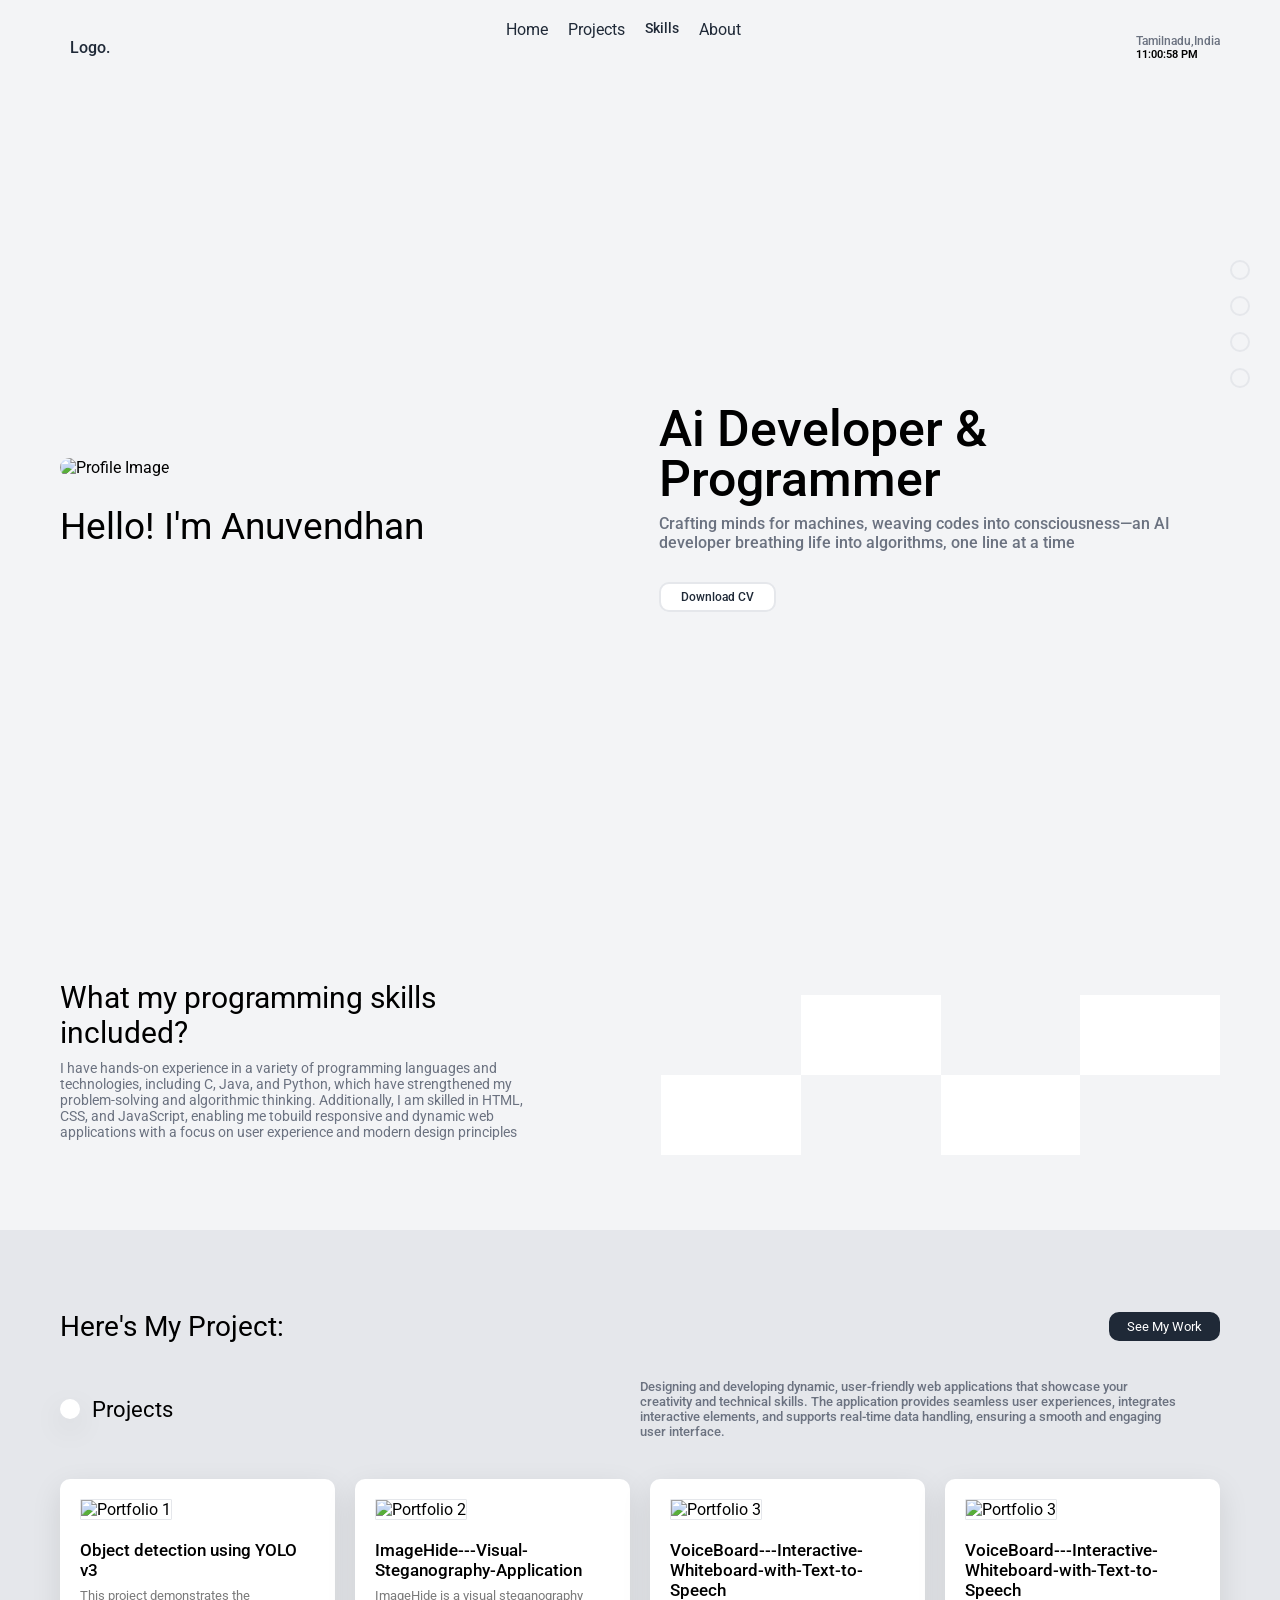
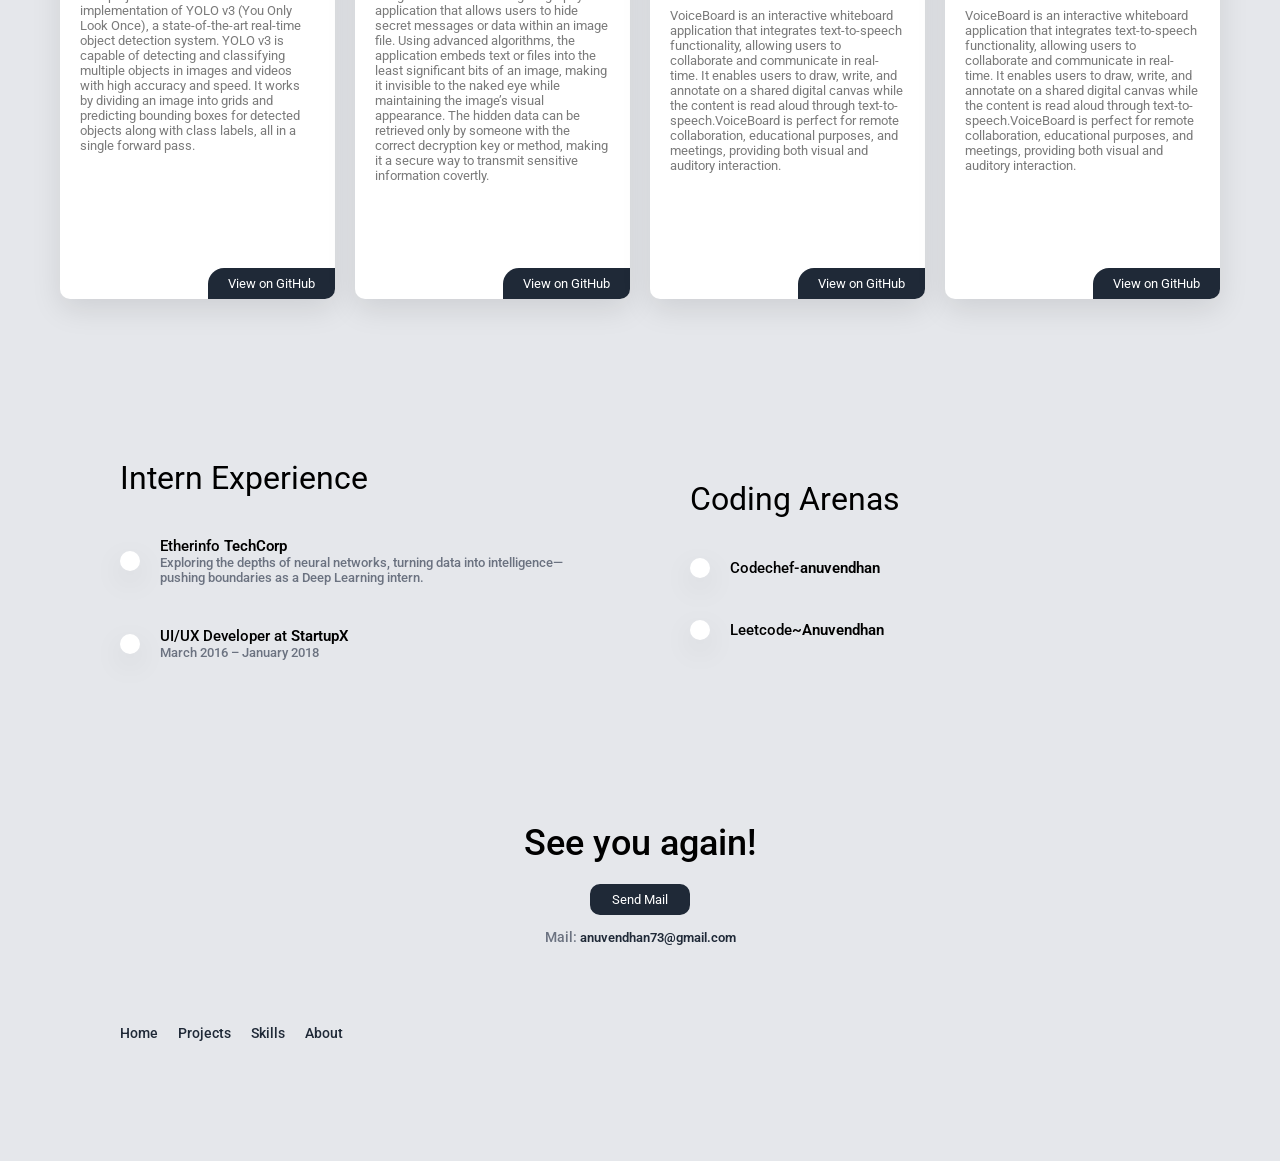
==== portfolio 2/index.html @ 0d75233a "Add files via upload" ====
<!DOCTYPE html>
<html lang="en">

<head>
    <meta charset="UTF-8">
    <meta name="viewport" content="width=device-width, initial-scale=1.0">
    <link rel="stylesheet" href="https://cdnjs.cloudflare.com/ajax/libs/remixicon/4.2.0/remixicon.min.css">
    <link rel="stylesheet" href="https://cdn.jsdelivr.net/gh/devicons/devicon@latest/devicon.min.css">
    <link rel="stylesheet" href="style.css">
    <title>Personal Portfolio #09 | AsmrProg</title>
</head>
<body>

    <nav class="navbar">

        <a href="#" class="navbar__logo"><i class="ri-code-s-slash-line"></i> Logo.</a>

        <div class="navbar__menu">
            <a href="#hero">Home</a>
            <a href="#showcase">Projects</a>
            <a href="#skills" class="navbar__link">Skills</a>
            <a href="#about" class="showcase__header">About</a>
        </div>
        <div class="navbar__actions">
            <div class="navbar__location">
                <h5>Tamilnadu,India</h5>
                <p id="time"></p>
        <script>
            function updateTime() {
                const now = new Date();
                const options = { hour: '2-digit', minute: '2-digit', second: '2-digit', hour12: true };
                const timeString = now.toLocaleTimeString('en-US', options);
                document.getElementById('time').textContent = timeString;
            }
        
            // Update time immediately and every second
            updateTime();
            setInterval(updateTime, 1000);
        </script>
        

    </nav>

    <section class="hero">

        <div class="hero__content">
            <img src="D:\Oreeyyy\IMG_20241130_151526_802.webp" alt="Profile Image" class="hero__image">
            <h2>Hello! I'm Anuvendhan</h2>
        </div>

        <div class="hero__intro">
            <h3>Ai Developer & Programmer</h3>
            <p>Crafting minds for machines, weaving codes into consciousness—an AI developer breathing life into algorithms, one line at a time</p>
            <div class="hero__actions">
                <a href="https://github.com/Anuvendhan34/Object-Detection-YOLO-v3" target="_blank">
                <button class="btn btn--secondary">Download CV</button></a>
            </div>
        </div>

        <div class="hero__socials">
            <a href="https://www.instagram.com" target="_blank"><i class="ri-instagram-line"></i></a>
            <a href="https://github.com/Anuvendhan34" target="_blank"><i class="ri-github-line"></i></a>
            <a href="https://x.com/AnuVendhan" target="_blank"><i class="ri-twitter-line"></i></a>
            <a href="https://www.linkedin.com/in/anu-vendhan-a00466265/" target="_blank"><i class="ri-linkedin-box-line"></i></a>
        </div>        

    </section>

    <section class="skills">

        <div class="skills__desc">
            <h3>What my programming skills included?</h3>
            <p>I have hands-on experience in a variety of programming languages and technologies, including C, Java, and Python,
                 which have strengthened my problem-solving and algorithmic thinking. Additionally, I am skilled in HTML, CSS, and 
                 JavaScript, enabling me tobuild responsive and dynamic web applications with a focus on user experience and modern design principles</p>
        </div>

        <div class="skills__stats">
            <i class="devicon-c-plain"></i>
            <div class="skill__info">
                <i class="devicon-cplusplus-plain"></i>
            </div>
            <i class="devicon-python-plain"></i>
            <div class="skill__info">
                <i class="devicon-java-plain"></i>
            </div>
            <div class="skill__info">
                <i class="devicon-html5-plain"></i>
            </div>
            <i class="devicon-css3-plain"></i>
            <div class="skill__info">
                <i class="devicon-javascript-plain"></i>
            </div>
            <i class="devicon-php-plain"></i>
        </div>

    </section>

    <section class="showcase">

        <div class="showcase__header">
            <h3>Here's My Project:</h3>
            <button class="btn">See My Work</button>
        </div>

        <div class="showcase_categories">
            <section class="category">
                <div class="category__header">
                    <div class="category__title">
                        <i class="ri-macbook-line"></i>
                        <h4>Projects</h4>
                    </div>
                    <div class="category__desc">
                        <p>Designing and developing dynamic, user-friendly web applications that showcase your creativity and technical skills. 
                        The application provides seamless user experiences, integrates interactive elements, and supports real-time data handling, 
                        ensuring a smooth and engaging user interface.</p>
                        <a href="#"><i class="ri-share-circle-line"></i></a>
                    </div>
                </div>

                <div class="category__projects">
                    <div class="project-card">
                        <img src="C:\Users\Lenovo\Downloads\object detection.jpg" alt="Portfolio 1" class="project-card__image">
                        <div class="project-card__info">
                            <h5>Object detection using YOLO v3</h5>
                            <!-- Wrap the button inside the anchor tag properly -->
                            <a href="https://github.com/Anuvendhan34/Object-Detection-YOLO-v3" target="_blank">
                                <button class="btn">View on GitHub</button>
                            </a>
                        </div>
                        <p class="project-card__desc">
                            This project demonstrates the implementation of YOLO v3 (You Only Look Once), a state-of-the-art real-time object detection system. YOLO v3 is capable 
                            of detecting and classifying multiple objects in images and videos with high accuracy and speed. It works by dividing an image into grids and 
                            predicting bounding boxes for detected objects along with class labels, all in a single forward pass.
                        </p>

                    </div>
                    <div class="project-card">
                        <img src="C:\Users\Lenovo\Downloads\Encryption.jpg" alt="Portfolio 2" class="project-card__image">
                        <div class="project-card__info">
                            <h5>ImageHide---Visual-Steganography-Application</h5>
                            <a href="https://github.com/Anuvendhan34/ImageHide---Visual-Steganography-Application" target="_blank">
                                <button class="btn">View on GitHub</button>
                            </a>
                        </div>
                        <p class="project-card__desc">ImageHide is a visual steganography application that allows users to hide secret messages or data within an image file.
                             Using advanced algorithms, the application embeds text or files into the least significant bits of an image, making it invisible to the naked eye 
                             while maintaining the image’s visual appearance. The hidden data can be retrieved only by someone with the correct decryption key or method, making 
                             it a secure way to transmit sensitive information covertly.</p>
                    </div>
                    <div class="project-card">
                        <img src="C:\Users\Lenovo\Downloads\tldraw.png" alt="Portfolio 3" class="project-card__image">
                        <div class="project-card__info">
                        <h5>VoiceBoard---Interactive-Whiteboard-with-Text-to-Speech</h5>
                        <a href="https://github.com/Anuvendhan34/VoiceBoard---Interactive-Whiteboard-with-Text-to-Speech" target="_blank">
                            <button class="btn">View on GitHub</button>
                        </a>
                        </div>
                        <p class="project-card__desc">VoiceBoard is an interactive whiteboard application that integrates text-to-speech functionality, allowing users to collaborate and communicate in real-time.
                             It enables users to draw, write, and annotate on a shared digital canvas while the content is read aloud through text-to-speech.VoiceBoard is perfect for remote collaboration,
                              educational purposes, and meetings, providing both visual and auditory interaction.</p>
                    </div>
                    <div class="project-card">
                        <img src="C:\Users\Lenovo\Downloads\tldraw.png" alt="Portfolio 3" class="project-card__image">
                        <div class="project-card__info">
                        <h5>VoiceBoard---Interactive-Whiteboard-with-Text-to-Speech</h5>
                        <a href="https://github.com/Anuvendhan34/VoiceBoard---Interactive-Whiteboard-with-Text-to-Speech" target="_blank">
                            <button class="btn">View on GitHub</button>
                        </a>
                        </div>
                        <p class="project-card__desc">VoiceBoard is an interactive whiteboard application that integrates text-to-speech functionality, allowing users to collaborate and communicate in real-time.
                             It enables users to draw, write, and annotate on a shared digital canvas while the content is read aloud through text-to-speech.VoiceBoard is perfect for remote collaboration,
                              educational purposes, and meetings, providing both visual and auditory interaction.</p>
                    </div>
                </div>

            </section>

    <section class="career">
        <div class="career__jobs">
            <h3>Intern Experience</h3>
            <div class="job">
                <i class="ri-robot-line"></i>
                <div class="job__info">
                    <h5>Etherinfo <span>TechCorp</span></h5>
                    <p>Exploring the depths of neural networks, turning data into intelligence—pushing boundaries as a Deep Learning intern.</p>
                </div>
            </div>
            <div class="job">
                <i class="ri-paint-brush-line"></i>
                <div class="job__info">
                    <h5>UI/UX Developer at <span>StartupX</span></h5>
                    <p>March 2016 – January 2018</p>
                </div>
            </div>
        </div>

        <div class="career__awards">
            <h3>Coding Arenas</h3>
            <div class="award">
                <div>
                    <i class="ri-code-fill"></i>
                    <div class="award__info">
                        <h5>Codechef<span>-anuvendhan</span></h5>
                    </div>
                </div>
                <a href="https://www.codechef.com/users/anuvendhan"><i class="ri-external-link-line"></i></a>
            </div>
            <div class="award">
                <div>
                    <i class="ri-code-line"></i>
                    <div class="award__info">
                        <h5>Leetcode<span>~Anuvendhan</span></h5>
                    </div>
                </div>
                <a href="https://leetcode.com/u/pzfa3ZWE0n/"><i class="ri-external-link-line"></i></a>
            </div>
        </div>

    </section>

    <section class="contact">
        <h2>See you again!</h2>
        <button class="btn">Send Mail</button>
        <p>Mail: <span>anuvendhan73@gmail.com</span></p>
    </section>

    <footer class="footer">
        <div class="footer__links">
            <a href="#hero">Home</a>
            <a href="#showcase">Projects</a>
            <a href="#skills">Skills</a>
            <a href="#about">About</a>
        </div>
    </footer>

</body>

</html>
---- portfolio 2/style.css ----
@import url('https://fonts.googleapis.com/css2?family=Roboto:ital,wght@0,100;0,300;0,400;0,500;0,700;0,900;1,100;1,300;1,400;1,500;1,700;1,900&display=swap');

*{
    margin: 0;
    padding: 0;
    box-sizing: border-box;
    font-family: "Roboto", sans-serif;
}

a{
    text-decoration: none;
    color: #1f2937;
}

img{
    object-fit: cover;
}

body{
    background: #f3f4f6;
}

.btn{
    border: 2px solid #1f2937;
    background: #1f2937;
    color: #fff;
    cursor: pointer;
    border-radius: 10px;
    transition: all 0.5s ease;
}

.btn:hover{
    color: #1f2937;
    background: #fff;
    border-color: #e5e7eb;
}

.btn--secondary{
    color: #1f2937;
    background: #fff;
    border: 2px solid #e5e7eb;
}

.btn--secondary:hover,
.hero__socials a:hover{
    border-color: #1f2937;
    background: #1f2937;
    color: #fff;
}

.navbar{
    display: flex;
    align-items: center;
    justify-content: space-between;
    padding: 20px 60px;
}

.navbar__logo{
    display: flex;
    align-items: center;
    font-weight: 500;
    gap: 10px;
}

.navbar__logo i{
    font-size: 30px;
}

.navbar__menu,
.footer__links{
    display: flex;
    gap: 20px;
}

.navbar__link,
.footer__links a{
    font-size: 14px;
    font-weight: 500;
    transition: all 0.5s ease;
}

.navbar__link:hover,
.footer__links a:hover{
    color: #000;
}

.navbar__actions{
    display: flex;
    align-items: center;
    gap: 20px;
}

.navbar__location h5{
    font-weight: 500;
    color: #6b7280;
    font-size: 12px;
}

.navbar__location p{
    font-size: 11px;
    font-weight: 600;
}

.navbar__actions .btn{
    padding: 6px 10px;
    font-size: 12px;
    font-weight: 500;
}

.hero{
    position: relative;
    display: flex;
    align-items: center;
    justify-content: space-between;
    padding: 100px 60px;
    gap: 60px;
    height: calc(100vh - 75px);
}

.hero__content,
.hero__intro{
    width: 100%;
}

.hero__image{
    width: 665px;
    height: 460px;
    border-radius: 10px;
}

.hero__content h2{
    font-size: 37px;
    line-height: 60px;
    font-weight: 400;
    margin-top: 20px;
    width: 70%;
}

.hero__intro{
    padding-right: 40px;
}

.hero__intro h3{
    font-weight: 500;
    font-size: 50px;
    line-height: 50px;
    margin-bottom: 10px;
}

.hero__intro p{
    color: #6b7280;
    font-weight: 500;
    margin-bottom: 30px;
}

.hero__actions,
.skills__actions{
    display: flex;
    gap: 10px;
}

.hero__actions .btn,
.skills__actions .btn{
    padding: 6px 20px;
    font-size: 12px;
    font-weight: 500;
}

.hero__socials{
    position: absolute;
    display: flex;
    flex-direction: column;
    gap: 16px;
    right: 30px;
    top: 20%;
}

.hero__socials a{
    display: flex;
    align-items: center;
    justify-content: center;
    font-size: 40px;
    border: 2px solid #e5e7eb;
    padding: 8px;
    border-radius: 50%;
    transition: all 0.5s ease;
}
.hero__actions,
.skills__actions{
    display: flex;
    gap: 10px;
}

.skills{
    padding: 60px;
    display: flex;
    align-items: center;
    gap: 40px;
}

.skills__desc,
.skills__stats{
    width: 50%;
}

.skills__desc{
    padding-right: 80px;
}

.skills__desc h3{
    font-size: 30px;
    font-weight: 400;
    margin-bottom: 10px;
}

.skills__desc p{
    color: #6b7280;
    font-size: 14px;
    margin-bottom: 30px;
}

.skills__stats{
    display: grid;
    grid-template-columns: 1fr 1fr 1fr 1fr;
}

.skills__stats i{
    font-size: 60px;
    display: flex;
    align-items: center;
    justify-content: center;
    padding: 20px 0;
}

.skill__info{
    background: #ffffff;
    display: flex;
    flex-direction: column;
    align-items: center;
    justify-content: center;
    padding: 20px;
}

.skill__info h5{
    text-align: center;
    font-size: 24px;
    font-weight: 600;
    margin-bottom: 10px;
}

.skill__info p{
    width: 50%;
    text-align: center;
    font-size: 14px;
    color: #7a7a7a;
    font-weight: 500;
}

.showcase{
    padding: 80px 60px 100px;
    background: #e5e7eb;
}

.showcase__header{
    display: flex;
    align-items: center;
    justify-content: space-between;
    margin-bottom: 36px;
}

.showcase__header h3{
    font-size: 28px;
    font-weight: 400;
}

.showcase__header .btn{
    font-size: 13px;
    padding: 5px 16px;
    color: #fff;
    background: #1f2937;
    border-color: #1f2937;
}

.showcase_categories .category:first-child{
    margin-bottom: 100px;
}

.category__header{
    display: flex;
    align-items: center;
}

.category__title,
.category__desc{
    width: 50%;
    display: flex;
    align-items: center;
}

.category__title{
    gap: 12px;
}

.category__title h4{
    font-size: 22px;
    font-weight: 400;
}

.category__title i{
    background: #fff;
    display: flex;
    align-items: center;
    justify-content: center;
    padding: 10px;
    border-radius: 50%;
    box-shadow: 0 10px 30px rgba(0, 0, 0, 0.1);
}

.category__desc{
    gap: 40px;
    justify-content: space-between;
}

.category__desc p{
    font-size: 13px;
    color: #6b7280;
    font-weight: 500;
}

.category__desc a{
    font-size: 22px;
}

.category__projects{
    margin-top: 40px;
    display: flex;
    gap: 20px;
}

.project-card{
    position: relative;
    width: 25%;
    height: 420px;
    padding: 20px;
    background: #fff;
    border-radius: 10px;
    box-shadow: 0 10px 30px rgba(0, 0, 0, 0.1);
}

.project-card__image{
    width: 100%;
    height: 150px;
    border-radius: 1px;
    object-position: top center;
    border: 1px solid #e5e7eb;
    margin-bottom: 20px;
}

.project-card__info{
    display: flex;
    align-items: center;
    justify-content: space-between;
    gap: 6px;
    margin-bottom: 8px;
}

.project-card__info h5{
    font-size: 17px;
    font-weight: 500;
}

.project-card__info p{
    font-size: 12px;
    color: #6b7280;
    font-weight: 500;
}

.project-card__desc{
    font-size: 13px;
    color: #7a7a7a;
    margin-bottom: 30px;
}

.project-card .btn{
    position: absolute;
    bottom: 0;
    right: 0;
    padding: 8px 20px;
    border-radius: 16px 0 10px 0;
    border: none;
    color: #fff;
    background: #1f2937;
}

.project-card .btn:hover{
    background: #000;
}

.career{
    padding: 60px 60px 80px;
    display: flex;
    align-items: center;
    gap: 100px;
}

.career__jobs,
.career__awards{
    width: 50%;
    display: flex;
    flex-direction: column;
    gap: 20px;
}

.career h3{
    font-size: 32px;
    font-weight: 400;
    margin-bottom: 20px;
}

.job,
.award{
    display: flex;
    align-items: center;
    gap: 20px;
    padding-bottom: 20px;
    border-bottom: 2px solid #e5e7eb;
}

.job i,
.award div i{
    font-size: 20px;
    padding: 10px;
    background: #fff;
    border-radius: 10px;
    font-weight: bold;
    box-shadow: 0 10px 30px rgba(0, 0, 0, 0.1);
}

.award{
    justify-content: space-between;
}

.award > div{
    display: flex;
    align-items: center;
    gap: 20px;
}

.job__info h5,
.award__info h5{
    font-size: 15px;
    font-weight: 500;
}

.job__info h5 span,
.award__info h5 span{
    font-weight: 600;
}

.job__info p,
.award__info p{
    font-size: 13px;
    color: #6b7280;
    font-weight: 500;
}

.award a i{
    font-size: 24px;
}

.contact{
    text-align: center;
    padding: 60px;
}

.contact h5{
    font-size: 16px;
    font-weight: 500;
    margin-bottom: 12px;
}

.contact h2{
    font-size: 36px;
    font-weight: 500;
    margin-bottom: 20px;
}

.contact .btn{
    padding: 6px 20px;
    border: 2px solid #1f2937;
    color: #fff;
    background: #1f2937;
    margin-bottom: 14px;
}

.contact p{
    color: #6b7280;
    font-size: 14px;
    font-weight: 500;
}

.contact p span{
    color: #1f2937;
    font-weight: 600;
    font-size: 13px;
}

.footer{
    padding: 20px 60px;
    display: flex;
    align-items: center;
    justify-content: space-between;
}

.footer__brand{
    display: flex;
    align-items: flex-end;
    gap: 30px;
}

.footer__brand a{
    font-weight: bold;
    font-size: 18px;
}

.footer__brand p{
    font-size: 13px;
    color: #6b7280;
    font-weight: 500;
}

@media screen and (max-width: 1230px) {
    
    .hero__image{
        width: 100%;
    }

    .hero__content h2{
        font-size: 38px;
        text-align: center;
    }

    .hero__intro h3{
        font-size: 30px;
    }

    .hero__intro p{
        font-size: 15px;
    }

    .skills__desc{
        padding-right: 20px;
    }
    
    .skills__desc h3{
        font-size: 26px;
    }

    .skills__stats i{
        font-size: 50px;
    }

    .skill__info h5{
        font-size: 20px;
    }

    .skill__info p{
        font-size: 12px;
        width: 100%;
    }

    .category__title{
        width: 40%;
    }

    .category__desc{
        width: 60%;
    }

    .category__projects{
        flex-wrap: wrap;
    }

    .project-card{
        width: 48%;
    }

}

@media screen and (max-width: 992px) {
    
    .navbar{
        padding: 20px 30px;
    }

    .hero{
        padding: 100px 30px 40px;
    }

    .hero__intro h3{
        font-size: 22px;
        line-height: 34px;
    }

    .hero__intro p{
        font-size: 13px;
    }

    .hero__socials{
        top: 6%;
    }

    .skills{
        flex-direction: column;
        padding: 60px 30px 80px;
    }

    .skills__desc,
    .skills__stats,
    .category__title,
    .category__desc,
    .career__jobs,
    .career__awards{
        width: 100%;
    }

    .skills__desc{
        padding-right: 0;
    }

    .showcase{
        padding: 80px 30px 100px;
    }

    .category__header{
        flex-direction: column;
    }

    .category__title{
        margin-bottom: 20px;
    }

    .career{
        padding: 60px 30px 80px;
        flex-direction: column;
        gap: 60px;
    }

    .footer{
        padding: 20px 30px;
    }

}


@media screen and (max-width: 768px) {
    
    .navbar__actions{
        display: none;
    }

    .hero{
        flex-direction: column;
        height: auto;
        padding: 40px 30px 0px;
        gap: 30px;
    }

    .hero__content,
    .hero__intro{
        width: 100%;
    }

    .hero__content h2{
        width: 100%;
        font-size: 30px;
    }

    .hero__socials{
        position: relative;
        flex-direction: row;
        right: auto;
        margin-top: 10px;
    }

    .showcase__header h3{
        font-size: 24px;
    }

    .category__title h4{
        font-size: 20px;
    }

    .project-card{
        width: 100%;
        height: 500px;
    }

    .project-card__image{
        height: 300px;
    }

    .career h3{
        font-size: 26px;
    }

    .footer{
        flex-direction: column-reverse;
        gap: 16px;
    }

}
.github-link {
    color: #0073e6;
    text-decoration: none;
    font-weight: bold;
}

.github-link:hover {
    text-decoration: underline;
}
a {
    text-decoration: none;
}
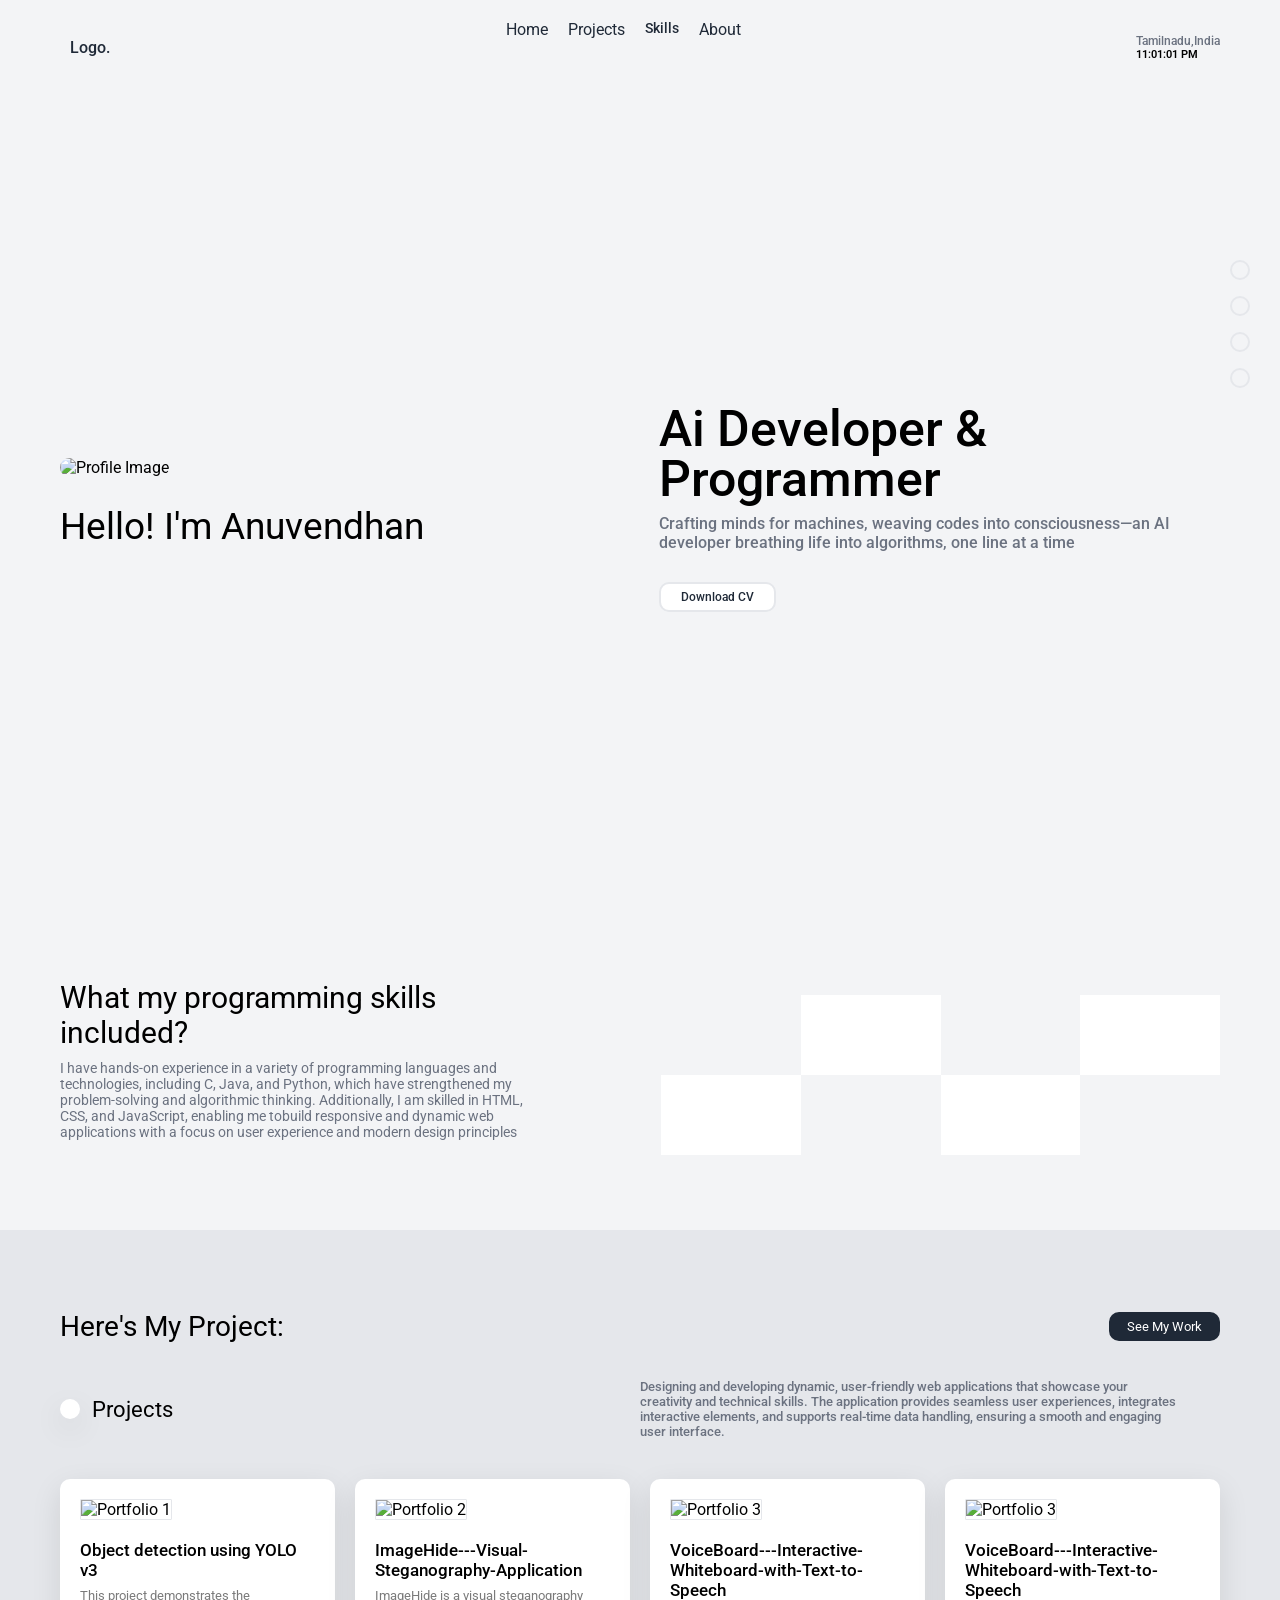
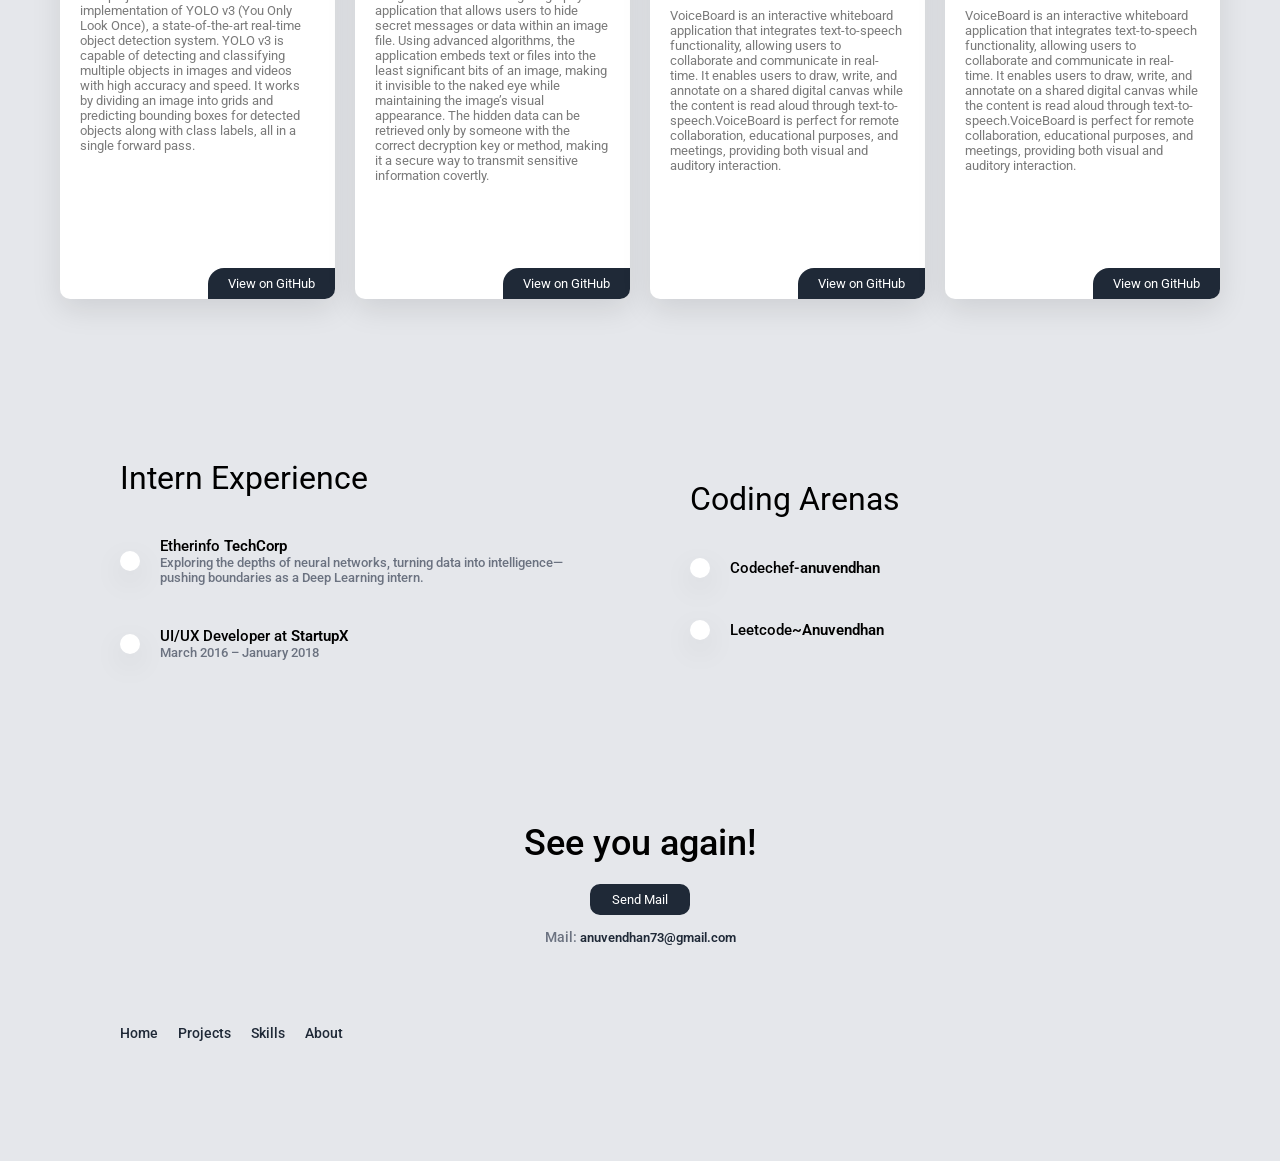
==== commit 047142ac: "Update index.html" ====
--- a/portfolio 2/index.html
+++ b/portfolio 2/index.html
@@ -7,7 +7,7 @@
     <link rel="stylesheet" href="https://cdnjs.cloudflare.com/ajax/libs/remixicon/4.2.0/remixicon.min.css">
     <link rel="stylesheet" href="https://cdn.jsdelivr.net/gh/devicons/devicon@latest/devicon.min.css">
     <link rel="stylesheet" href="style.css">
-    <title>Personal Portfolio #09 | AsmrProg</title>
+    <title>Anuvendhan's Portfolio</title>
 </head>
 <body>
 
@@ -236,4 +236,4 @@
 
 </body>
 
-</html>+</html>
